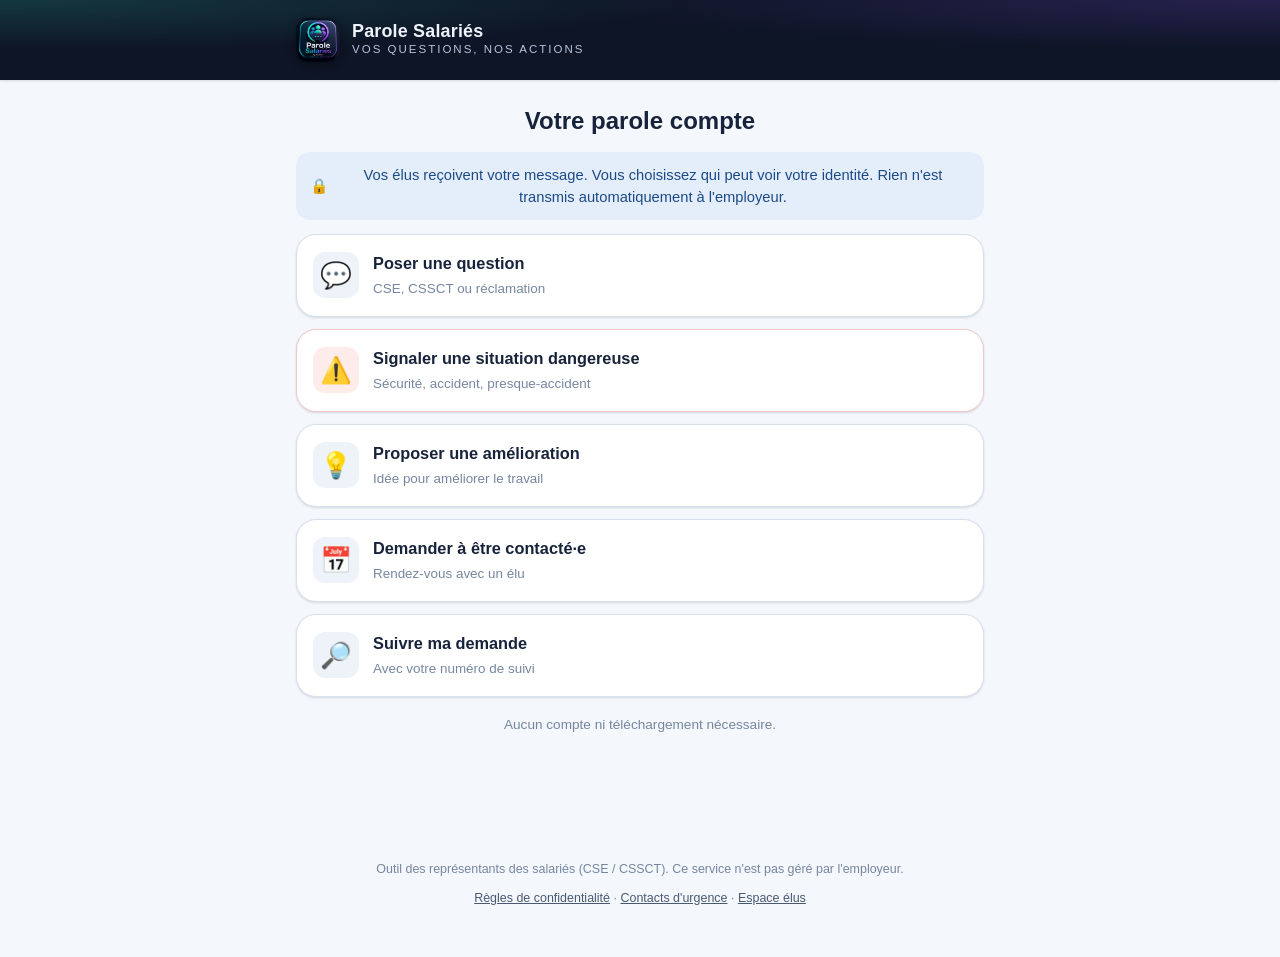
==== index.html @ c66a4153 "Parole Salariés By Cedmad — portail salarié + espace élus (Supabase) Application web PWA : portail s" ====
<!doctype html>
<html lang="fr">
<head>
  <meta charset="utf-8" />
  <meta name="viewport" content="width=device-width, initial-scale=1, viewport-fit=cover" />
  <meta name="theme-color" content="#0e1526" />
  <meta name="description" content="Parole Salariés By Cedmad — déposez une question, un signalement ou une proposition à vos élus CSE / CSSCT. Vos questions, nos actions." />
  <title>Parole Salariés By Cedmad — Portail salarié</title>
  <link rel="manifest" href="manifest.webmanifest" />
  <link rel="apple-touch-icon" href="assets/apple-touch-icon.png" />
  <link rel="icon" href="assets/icon-192.png" />
  <link rel="stylesheet" href="css/styles.css" />
  <link rel="stylesheet" href="css/portal.css" />
</head>
<body>
  <a class="visually-hidden" href="#main">Aller au contenu</a>

  <header class="app-header">
    <div class="container">
      <img class="logo" src="assets/logo.png" alt="Logo Parole Salariés By Cedmad" />
      <div>
        <div class="brand-name">Parole Salariés</div>
        <div class="brand-sub">Vos questions, nos actions</div>
      </div>
    </div>
  </header>

  <main id="main" class="portal">
    <div class="container">
      <!-- Les écrans sont injectés par salarie.js -->
      <div id="app-root" aria-live="polite"></div>
    </div>
  </main>

  <footer class="portal-foot">
    <p>Outil des représentants des salariés (CSE / CSSCT). Ce service n'est pas géré par l'employeur.</p>
    <p>
      <a href="#" data-nav="confidentialite">Règles de confidentialité</a> ·
      <a href="#" data-nav="urgence">Contacts d'urgence</a> ·
      <a href="elus.html">Espace élus</a>
    </p>
  </footer>

  <div id="toast-host"></div>

  <script src="js/vendor/supabase.min.js"></script>
  <script src="js/config.js"></script>
  <script src="js/ui.js"></script>
  <script src="js/store.js"></script>
  <script src="js/assistant.js"></script>
  <script src="js/api.js"></script>
  <script src="js/data.js"></script>
  <script src="js/salarie.js"></script>
  <script>
    if ('serviceWorker' in navigator) {
      window.addEventListener('load', () => navigator.serviceWorker.register('service-worker.js').catch(() => {}));
    }
  </script>
</body>
</html>
---- css/styles.css ----
/* ===================================================================
   Parole Salariés By Cedmad — Design system partagé
   Palette : bleu profond / bleu clair / blanc + accent orange discret
   Identité logo : dégradé teal → bleu → violet sur navy
   Objectif : professionnel, rassurant, neutre, accessible (WCAG AA)
   =================================================================== */

:root {
  /* Couleurs de marque (dérivées du logo) */
  --brand-teal: #2ec4a6;
  --brand-blue: #2f7de1;
  --brand-purple: #7c4ddb;
  --brand-gradient: linear-gradient(120deg, #2ec4a6 0%, #2f7de1 50%, #7c4ddb 100%);

  /* Bleus profonds (fond navy du logo) */
  --navy-900: #0e1526;
  --navy-800: #16203a;
  --navy-700: #1e2c4d;

  /* Interface claire (portail salarié — rassurant, contrasté) */
  --bg: #f4f7fb;
  --surface: #ffffff;
  --surface-2: #eef3fa;
  --border: #d8e0ec;
  --border-strong: #b9c6da;

  /* Texte */
  --text: #16233b;
  --text-soft: #4a5a74;
  --text-mute: #7686a0;
  --on-dark: #eef3fb;

  /* Accents fonctionnels */
  --primary: #2f7de1;
  --primary-dark: #245fb0;
  --primary-soft: #e4eefb;
  --accent: #f08a24;         /* orange discret (spec) */
  --danger: #e0483d;         /* signalement / urgence */
  --danger-soft: #fdecea;
  --success: #1f9d6b;
  --success-soft: #e5f5ee;
  --warn: #d9932a;
  --warn-soft: #fbf1df;

  /* Rayons & ombres */
  --r-sm: 8px;
  --r-md: 14px;
  --r-lg: 20px;
  --r-xl: 28px;
  --shadow-sm: 0 1px 2px rgba(16,33,58,.06), 0 1px 3px rgba(16,33,58,.08);
  --shadow-md: 0 4px 16px rgba(16,33,58,.10);
  --shadow-lg: 0 12px 40px rgba(16,33,58,.16);

  --maxw: 720px;
  --tap: 48px; /* cible tactile minimale accessible */
}

/* ---------- Reset léger ---------- */
* { box-sizing: border-box; }
html { -webkit-text-size-adjust: 100%; }
body {
  margin: 0;
  font-family: -apple-system, BlinkMacSystemFont, "Segoe UI", Roboto, "Helvetica Neue", Arial, sans-serif;
  color: var(--text);
  background: var(--bg);
  line-height: 1.5;
  font-size: 16px;
  -webkit-font-smoothing: antialiased;
}
h1, h2, h3, h4 { line-height: 1.25; margin: 0 0 .4em; font-weight: 700; }
h1 { font-size: 1.5rem; }
h2 { font-size: 1.2rem; }
h3 { font-size: 1.02rem; }
p { margin: 0 0 .8em; }
a { color: var(--primary-dark); }
img { max-width: 100%; }
:focus-visible { outline: 3px solid var(--primary); outline-offset: 2px; border-radius: 4px; }
.visually-hidden {
  position: absolute; width: 1px; height: 1px; padding: 0; margin: -1px;
  overflow: hidden; clip: rect(0,0,0,0); white-space: nowrap; border: 0;
}

/* ---------- Boutons ---------- */
.btn {
  display: inline-flex; align-items: center; justify-content: center; gap: .5em;
  min-height: var(--tap); padding: .7em 1.25em;
  font-size: 1rem; font-weight: 600; font-family: inherit;
  border: 1px solid transparent; border-radius: var(--r-md);
  background: var(--surface-2); color: var(--text);
  cursor: pointer; text-decoration: none; text-align: center;
  transition: transform .06s ease, background .15s ease, box-shadow .15s ease;
}
.btn:active { transform: translateY(1px); }
.btn:disabled { opacity: .5; cursor: not-allowed; }
.btn-primary { background: var(--primary); color: #fff; box-shadow: var(--shadow-sm); }
.btn-primary:hover { background: var(--primary-dark); }
.btn-gradient { background: var(--brand-gradient); color: #fff; box-shadow: var(--shadow-md); }
.btn-ghost { background: transparent; border-color: var(--border-strong); color: var(--text); }
.btn-ghost:hover { background: var(--surface-2); }
.btn-danger { background: var(--danger); color: #fff; }
.btn-danger:hover { filter: brightness(.94); }
.btn-block { width: 100%; }
.btn-sm { min-height: 38px; padding: .45em .85em; font-size: .9rem; border-radius: var(--r-sm); }
.btn-lg { min-height: 56px; font-size: 1.08rem; }

/* ---------- Badges / puces ---------- */
.badge {
  display: inline-flex; align-items: center; gap: .35em;
  padding: .2em .6em; border-radius: 999px;
  font-size: .78rem; font-weight: 600; line-height: 1.4;
  background: var(--surface-2); color: var(--text-soft);
  border: 1px solid var(--border);
}
.badge-primary { background: var(--primary-soft); color: var(--primary-dark); border-color: transparent; }
.badge-danger  { background: var(--danger-soft); color: #a5271e; border-color: transparent; }
.badge-success { background: var(--success-soft); color: #10603f; border-color: transparent; }
.badge-warn    { background: var(--warn-soft); color: #8a5a12; border-color: transparent; }
.badge-mute    { background: var(--surface-2); color: var(--text-mute); }
.dot { width: 8px; height: 8px; border-radius: 50%; display: inline-block; }

/* ---------- Cartes ---------- */
.card {
  background: var(--surface); border: 1px solid var(--border);
  border-radius: var(--r-lg); box-shadow: var(--shadow-sm);
}
.card-pad { padding: 18px; }

/* ---------- Formulaires ---------- */
label { display: block; font-weight: 600; margin-bottom: .35em; font-size: .95rem; }
.hint { color: var(--text-mute); font-weight: 400; font-size: .85rem; margin-top: .25em; }
input[type=text], input[type=password], input[type=email], input[type=search],
textarea, select {
  width: 100%; font: inherit; color: var(--text);
  padding: .7em .85em; background: var(--surface);
  border: 1.5px solid var(--border-strong); border-radius: var(--r-md);
  transition: border-color .15s ease, box-shadow .15s ease;
}
textarea { min-height: 120px; resize: vertical; }
input:focus, textarea:focus, select:focus {
  border-color: var(--primary); outline: none;
  box-shadow: 0 0 0 3px var(--primary-soft);
}
.field { margin-bottom: 16px; }

/* ---------- Utilitaires ---------- */
.container { max-width: var(--maxw); margin: 0 auto; padding: 0 16px; }
.stack > * + * { margin-top: var(--gap, 14px); }
.row { display: flex; gap: 10px; flex-wrap: wrap; }
.row-between { display: flex; justify-content: space-between; align-items: center; gap: 10px; }
.grow { flex: 1; }
.center { text-align: center; }
.muted { color: var(--text-mute); }
.soft { color: var(--text-soft); }
.small { font-size: .85rem; }
.mt-0 { margin-top: 0; } .mb-0 { margin-bottom: 0; }
.hidden { display: none !important; }
.divider { height: 1px; background: var(--border); border: 0; margin: 18px 0; }
.pill-list { display: flex; flex-wrap: wrap; gap: 8px; }

/* Bandeau de confidentialité / info */
.notice {
  border-radius: var(--r-md); padding: 12px 14px; font-size: .92rem;
  display: flex; gap: 10px; align-items: flex-start;
}
.notice-info { background: var(--primary-soft); color: #1c4a86; }
.notice-warn { background: var(--warn-soft); color: #7d5211; }
.notice-danger { background: var(--danger-soft); color: #932018; }
.notice-success { background: var(--success-soft); color: #10603f; }
.notice .ico { font-size: 1.1rem; line-height: 1.3; }

/* ---------- Toast ---------- */
#toast-host {
  position: fixed; left: 50%; bottom: 24px; transform: translateX(-50%);
  z-index: 9999; display: flex; flex-direction: column; gap: 8px; align-items: center;
  pointer-events: none; width: min(92vw, 460px);
}
.toast {
  background: var(--navy-800); color: #fff; padding: 12px 16px;
  border-radius: var(--r-md); box-shadow: var(--shadow-lg);
  font-size: .92rem; animation: toastIn .2s ease; width: 100%;
}
.toast.ok { border-left: 4px solid var(--success); }
.toast.err { border-left: 4px solid var(--danger); }
@keyframes toastIn { from { opacity: 0; transform: translateY(10px); } }

/* ---------- Accessibilité : mouvement réduit ---------- */
@media (prefers-reduced-motion: reduce) {
  * { animation: none !important; transition: none !important; }
}
---- css/portal.css ----
/* ===================================================================
   Portail salarié — mise en page (mobile-first, §3, §11)
   =================================================================== */

.app-header {
  background: var(--navy-900);
  background-image: radial-gradient(120% 140% at 0% 0%, rgba(46,196,166,.20), transparent 45%),
                    radial-gradient(120% 140% at 100% 0%, rgba(124,77,219,.22), transparent 45%);
  color: var(--on-dark);
  padding: 18px 16px;
  position: sticky; top: 0; z-index: 20;
  box-shadow: var(--shadow-sm);
}
.app-header .container { display: flex; align-items: center; gap: 12px; }
.app-header img.logo { width: 44px; height: 44px; border-radius: 12px; box-shadow: 0 2px 8px rgba(0,0,0,.4); }
.app-header .brand-name { font-weight: 800; font-size: 1.12rem; letter-spacing: .2px; line-height: 1.1; }
.app-header .brand-sub { font-size: .72rem; color: #b6c4dc; letter-spacing: 2px; text-transform: uppercase; }

main.portal { padding: 18px 0 90px; }
.screen { animation: fade .25s ease; }
@keyframes fade { from { opacity: 0; transform: translateY(6px); } }

/* Hero accueil */
.hero {
  text-align: center; padding: 8px 0 4px;
}
.hero h1 { font-size: 1.5rem; }
.confidence {
  background: var(--primary-soft); color: #1c4a86;
  border-radius: var(--r-md); padding: 12px 14px; font-size: .92rem;
  display: inline-flex; gap: 8px; align-items: center; margin: 6px auto 4px;
}

/* Boutons d'action principaux (gros, accessibles §11) */
.action-list { display: grid; gap: 12px; margin-top: 6px; }
.action-btn {
  display: flex; align-items: center; gap: 14px; width: 100%;
  padding: 16px; min-height: 64px;
  background: var(--surface); border: 1.5px solid var(--border);
  border-radius: var(--r-lg); box-shadow: var(--shadow-sm);
  cursor: pointer; text-align: left; font: inherit; color: var(--text);
  transition: border-color .15s, transform .06s, box-shadow .15s;
}
.action-btn:hover { border-color: var(--primary); box-shadow: var(--shadow-md); }
.action-btn:active { transform: translateY(1px); }
.action-btn .ic { font-size: 1.6rem; width: 46px; height: 46px; flex: 0 0 46px;
  display: grid; place-items: center; border-radius: 12px; background: var(--surface-2); }
.action-btn .lab { font-weight: 700; font-size: 1.02rem; }
.action-btn .sub { font-size: .84rem; color: var(--text-mute); font-weight: 400; }
.action-btn.danger { border-color: #f3c6c1; }
.action-btn.danger .ic { background: var(--danger-soft); }

/* Cartes de choix (type de demande / confidentialité) */
.choice-grid { display: grid; gap: 10px; }
.choice {
  display: flex; align-items: center; gap: 12px; padding: 14px;
  border: 1.5px solid var(--border); border-radius: var(--r-md);
  background: var(--surface); cursor: pointer; transition: all .15s; width: 100%; text-align: left; font: inherit; color: inherit;
}
.choice:hover { border-color: var(--primary); background: var(--primary-soft); }
.choice.selected { border-color: var(--primary); background: var(--primary-soft); box-shadow: 0 0 0 2px var(--primary-soft); }
.choice .ic { font-size: 1.3rem; }
.choice .t { font-weight: 600; }
.choice .d { font-size: .82rem; color: var(--text-mute); }
.choice .check { margin-left: auto; color: var(--primary); font-weight: 800; opacity: 0; }
.choice.selected .check { opacity: 1; }

/* Barre de progression (§11) */
.progress { display: flex; gap: 6px; margin: 4px 0 18px; }
.progress .step { height: 6px; flex: 1; background: var(--border); border-radius: 999px; }
.progress .step.done { background: var(--brand-gradient); }

/* Assistant conversationnel */
.assistant-intro {
  display: flex; gap: 10px; align-items: flex-start;
  background: var(--surface-2); border-radius: var(--r-md); padding: 12px 14px; margin-bottom: 14px;
}
.assistant-intro .av { width: 34px; height: 34px; border-radius: 10px; background: var(--brand-gradient);
  display: grid; place-items: center; color: #fff; font-size: 1.1rem; flex: 0 0 34px; }
.q-block { margin-bottom: 16px; }
.q-block .q-theme { font-size: .72rem; text-transform: uppercase; letter-spacing: 1px; color: var(--primary-dark); font-weight: 700; }
.q-block .q-label { font-weight: 600; margin: 2px 0 6px; }

/* Récap validation (§3.5) */
.recap dt { font-size: .78rem; color: var(--text-mute); text-transform: uppercase; letter-spacing: .5px; }
.recap dd { margin: 2px 0 12px; font-weight: 600; }
.recap blockquote { margin: 0; padding: 10px 12px; background: var(--surface-2); border-radius: var(--r-md); font-style: italic; color: var(--text-soft); }

/* Confirmation code de suivi (§3.6) */
.code-box {
  text-align: center; padding: 20px; border-radius: var(--r-lg);
  background: var(--navy-800); color: #fff; margin: 14px 0;
}
.code-box .ref { font-size: 1.8rem; font-weight: 800; letter-spacing: 2px; font-family: ui-monospace, Menlo, monospace; }
.code-box .secret { font-size: 1.4rem; font-weight: 800; letter-spacing: 4px; color: var(--brand-teal); font-family: ui-monospace, Menlo, monospace; }
.code-box .lbl { font-size: .72rem; text-transform: uppercase; letter-spacing: 1px; color: #b6c4dc; }

/* Barre d'action bas de page */
.form-actions { display: flex; gap: 10px; margin-top: 20px; }

/* Pièces jointes */
.attach-item { display: flex; align-items: center; gap: 8px; padding: 8px 10px; background: var(--surface-2); border-radius: var(--r-sm); font-size: .88rem; }
.attach-item button { margin-left: auto; }

footer.portal-foot { text-align: center; color: var(--text-mute); font-size: .78rem; padding: 24px 16px 40px; }
footer.portal-foot a { color: var(--text-soft); }
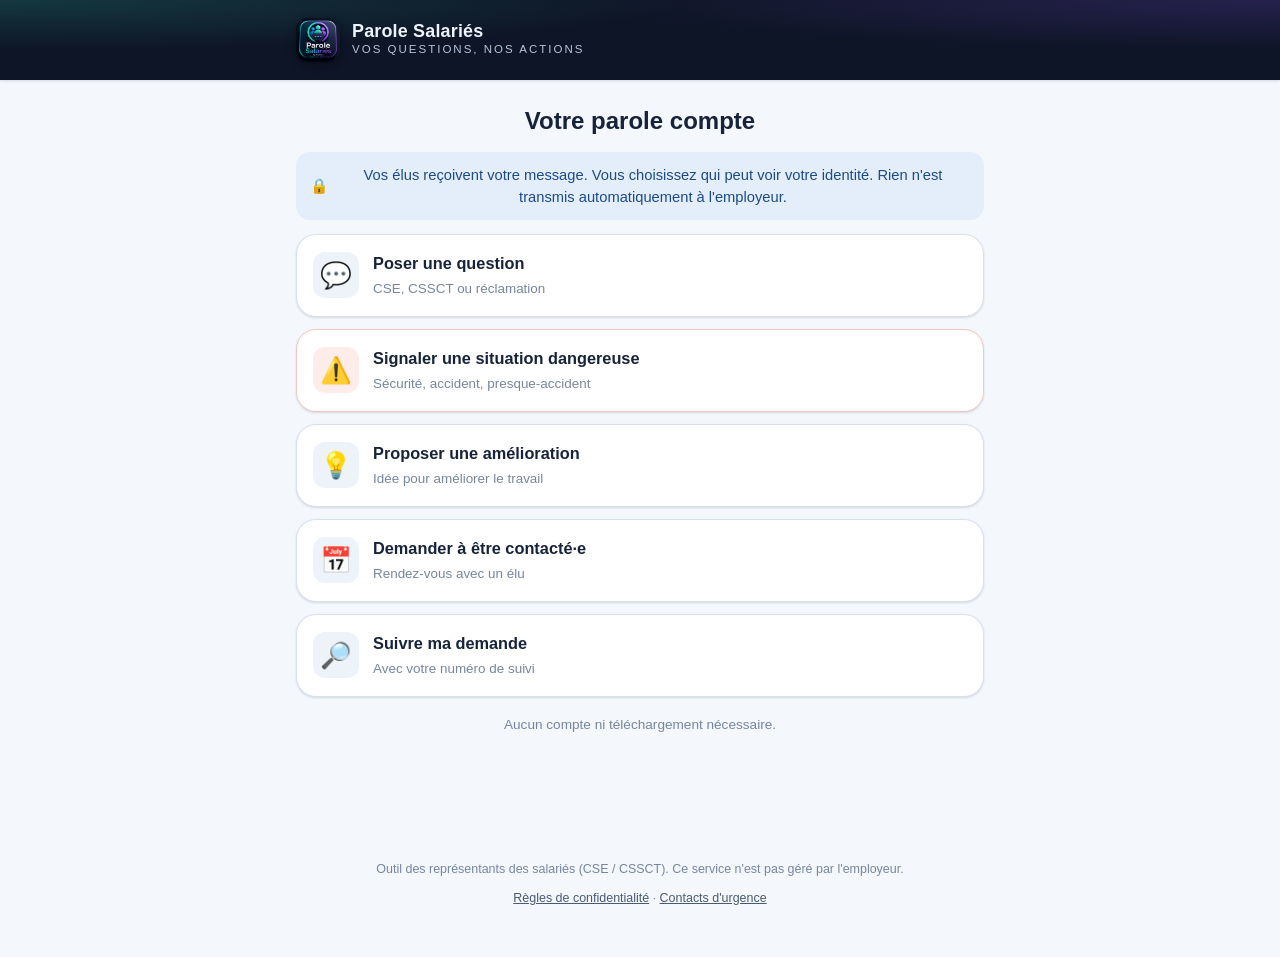
==== commit 665ad3f7: "feat: gestion des élus (rôles/secteurs/activation), refresh, cache réseau-first - admin : attribuer " ====
--- a/index.html
+++ b/index.html
@@ -36,8 +36,7 @@
     <p>Outil des représentants des salariés (CSE / CSSCT). Ce service n'est pas géré par l'employeur.</p>
     <p>
       <a href="#" data-nav="confidentialite">Règles de confidentialité</a> ·
-      <a href="#" data-nav="urgence">Contacts d'urgence</a> ·
-      <a href="elus.html">Espace élus</a>
+      <a href="#" data-nav="urgence">Contacts d'urgence</a>
     </p>
   </footer>
 
